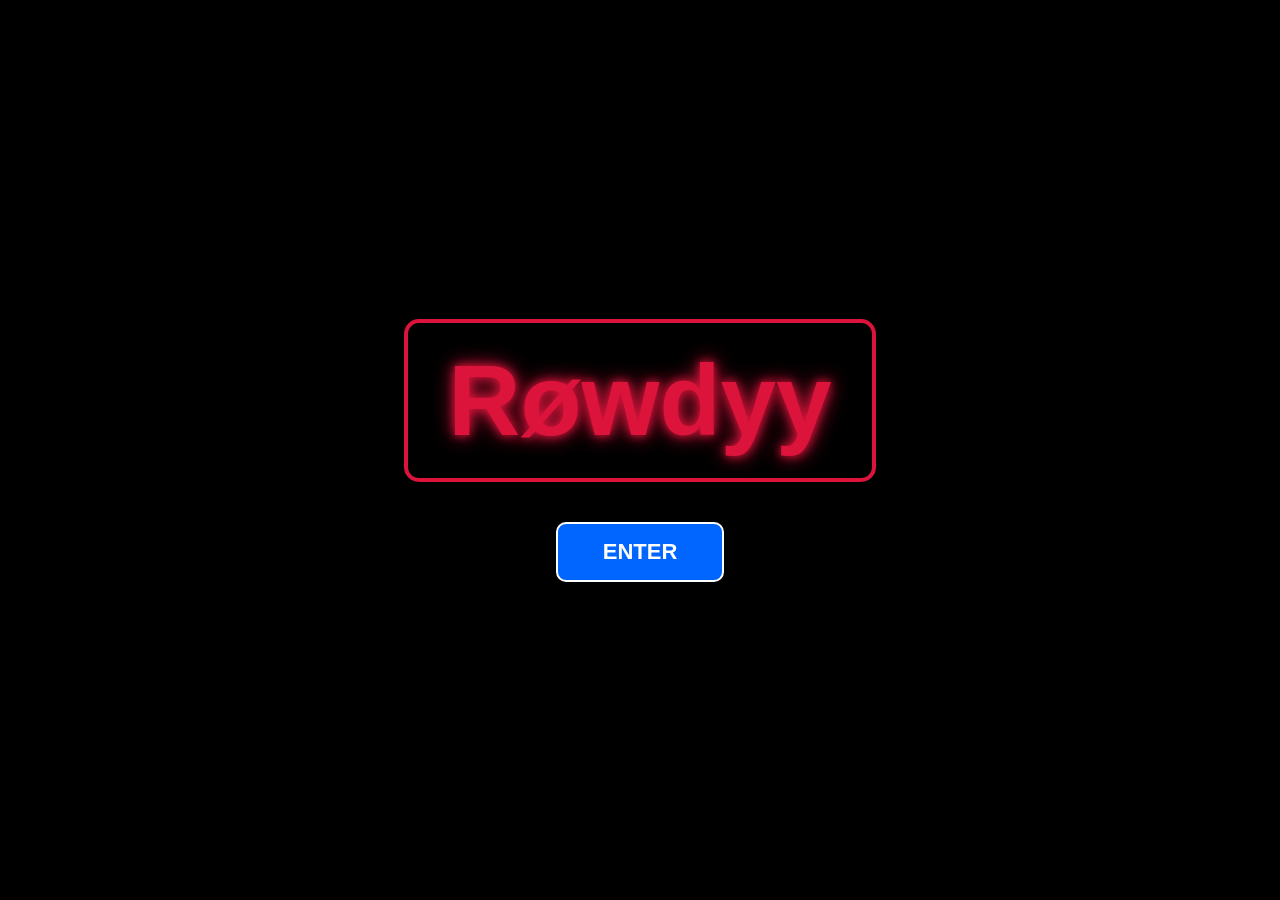
==== index.html @ dc028228 "Rename Index.html to index.html" ====
<!DOCTYPE html>
<html lang="en">

<head>
    <meta charset="UTF-8">

    <meta name="viewport" content="width=device-width, initial-scale=1.0">

    <title>Røwdyy</title>

    <link rel="stylesheet" href="webpage.css">
</head>


<body class="home-page">

    <div class="container">

        <h1>Røwdyy</h1>

        <a href="website2.html" class="enter-btn">
            ENTER
        </a>

    </div>

</body>

</html>
---- webpage.css ----
* {
    margin: 0;
    padding: 0;
    box-sizing: border-box;
}


/* First Page */

.home-page {
    background-color: black;

    height: 100vh;

    display: flex;

    justify-content: center;

    align-items: center;

    font-family: Arial, sans-serif;
}


.container {
    text-align: center;
}


h1 {
    color: crimson;

    font-size: 100px;

    font-weight: bold;

    border: 4px solid crimson;

    padding: 20px 40px;

    border-radius: 15px;

    text-shadow:
        0 0 10px crimson,
        0 0 20px crimson;

    margin-bottom: 40px;
}


/* ENTER Button */

.enter-btn {
    display: inline-block;

    background-color: #0066ff;

    color: white;

    text-decoration: none;

    padding: 15px 45px;

    font-size: 22px;

    font-weight: bold;

    border-radius: 10px;

    border: 2px solid white;

    transition: 0.3s;
}


.enter-btn:hover {
    background-color: white;

    color: #0066ff;

    transform: scale(1.1);

    box-shadow: 0 0 20px #0066ff;
}


/* Second Page */

.second-page {
    background-color: #050505;

    min-height: 100vh;

    display: flex;

    justify-content: center;

    align-items: center;

    font-family: Arial, sans-serif;

    padding: 20px;
}


.quote-box {
    width: 80%;

    max-width: 800px;

    text-align: center;

    border: 2px solid #00ff88;

    padding: 40px;

    border-radius: 15px;

    box-shadow: 0 0 20px #00ff88;
}


.quote-box h2 {
    color: #00ff88;

    font-size: 35px;

    margin-bottom: 25px;
}


.quote-box p {
    color: white;

    font-size: 22px;

    line-height: 1.6;
}


/* Mobile ke liye */

@media (max-width: 600px) {

    h1 {
        font-size: 60px;

        padding: 15px 25px;
    }


    .quote-box h2 {
        font-size: 26px;
    }


    .quote-box p {
        font-size: 18px;
    }

}
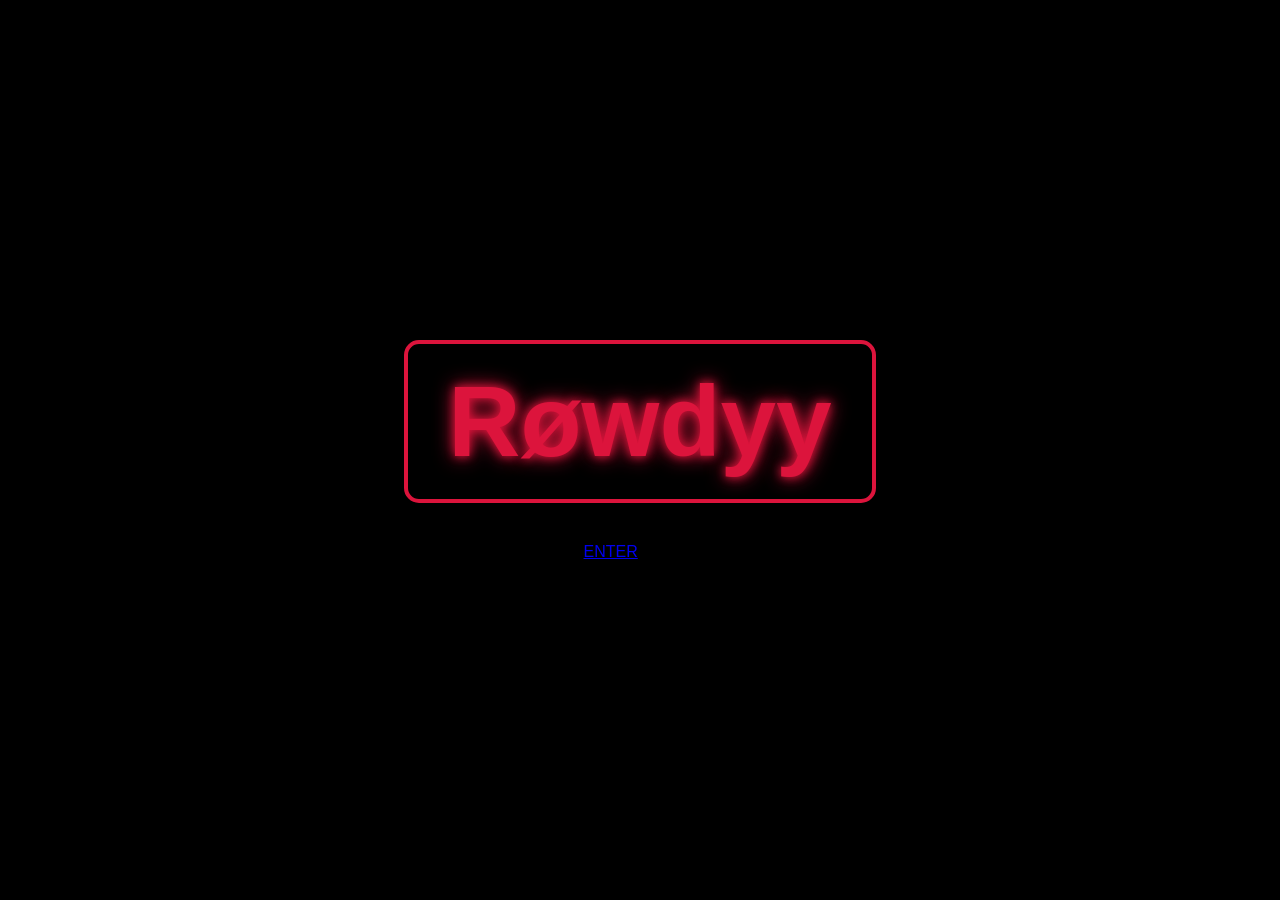
==== commit 728f76a1: "Update index.html" ====
--- a/index.html
+++ b/index.html
@@ -18,7 +18,7 @@
 
         <h1>Røwdyy</h1>
 
-        <a href="website2.html" class="enter-btn">
+        <a href="wesite2.html">ENTER</a>
             ENTER
         </a>
 
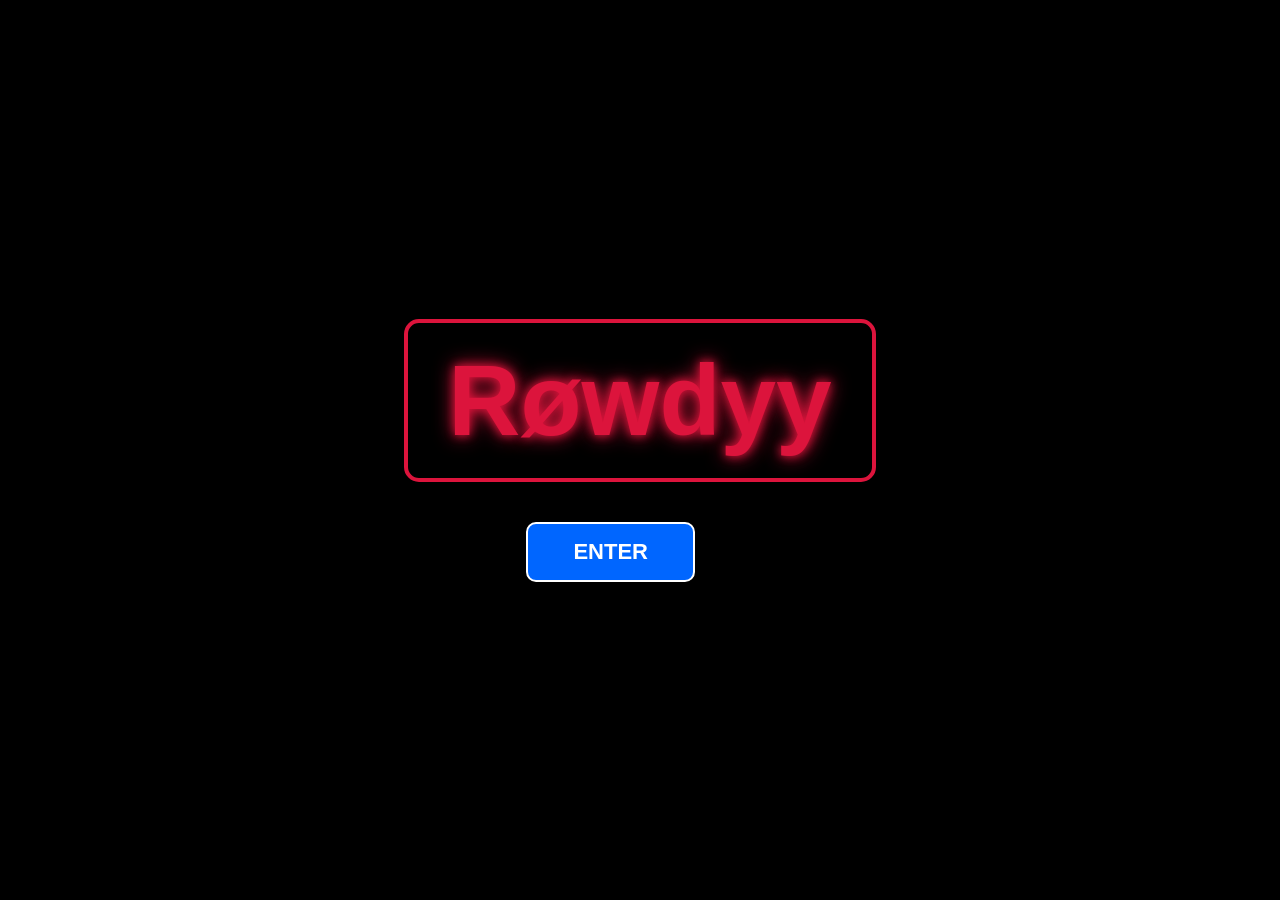
==== commit a6c89189: "Update index.html" ====
--- a/index.html
+++ b/index.html
@@ -18,7 +18,7 @@
 
         <h1>Røwdyy</h1>
 
-        <a href="wesite2.html">ENTER</a>
+        <a href="website2.html" class="enter-btn">ENTER</a>
             ENTER
         </a>
 
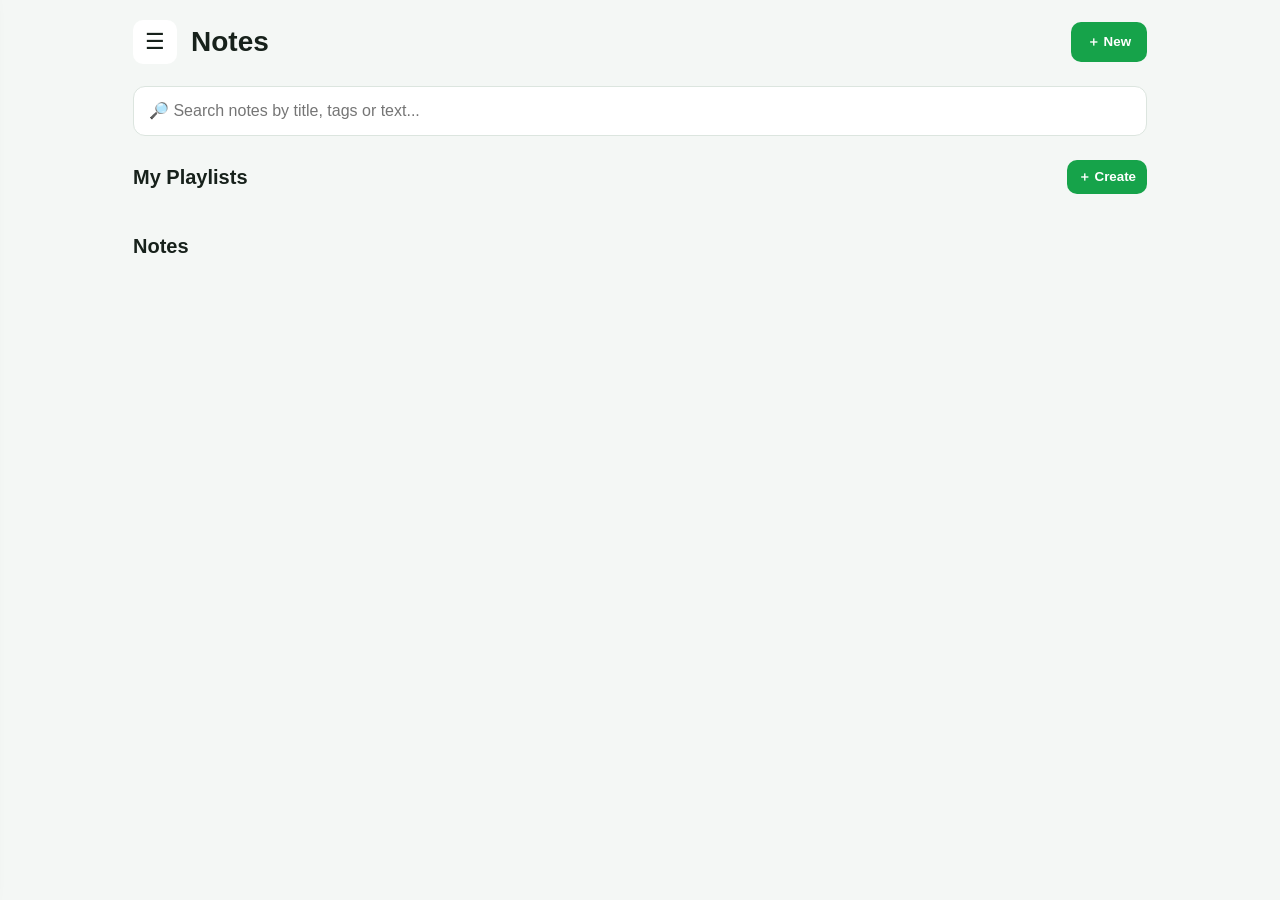
==== commit 9083418d: "Add files via upload" ====
--- a/index.html
+++ b/index.html
@@ -1,29 +1,116 @@
 <!DOCTYPE html>
 <html lang="en">
+<head>
+  <meta charset="UTF-8">
+  <meta name="viewport" content="width=device-width, initial-scale=1.0">
+  <title>My Notes</title>
+  <link rel="stylesheet" href="style.css">
+  <link rel="manifest" href="manifest.json">
+  <meta name="theme-color" content="#16a34a">
+  <link rel="icon" href="icon.svg" type="image/svg+xml">
+</head>
+<body data-theme="green">
+  <div class="app">
+    <aside class="sidebar" id="sidebar">
+      <div class="side-head">
+        <h2>My Notes</h2>
+        <button class="icon-btn" id="closeMenu">✕</button>
+      </div>
+      <button class="menu-item" id="newNoteBtn">➕ Create New Note</button>
+      <button class="menu-item" id="themeToggle">🌙 Dark / Bright</button>
+      <button class="menu-item" id="exportBtn">📤 Export Notes</button>
+      <hr>
+      <p class="side-label">Theme Color</p>
+      <div class="color-row">
+        <button class="color green" data-theme-choice="green"></button>
+        <button class="color blue" data-theme-choice="blue"></button>
+        <button class="color red" data-theme-choice="red"></button>
+        <button class="color yellow" data-theme-choice="yellow"></button>
+      </div>
+      <hr>
+      <p class="side-label">Playlists</p>
+      <button class="menu-item" id="createPlaylistBtn">＋ Create Playlist</button>
+      <div id="sidebarPlaylists"></div>
+    </aside>
 
-<head>
-    <meta charset="UTF-8">
+    <div class="overlay" id="overlay"></div>
 
-    <meta name="viewport" content="width=device-width, initial-scale=1.0">
+    <main>
+      <header>
+        <button class="icon-btn menu-btn" id="menuBtn">☰</button>
+        <h1>Notes</h1>
+        <button class="primary-btn" id="headerNewNote">＋ New</button>
+      </header>
 
-    <title>Røwdyy</title>
+      <section class="search-section">
+        <input id="searchInput" type="search" placeholder="🔎 Search notes by title, tags or text...">
+      </section>
 
-    <link rel="stylesheet" href="webpage.css">
-</head>
+      <section class="playlists-section">
+        <div class="section-title">
+          <h2>My Playlists</h2>
+          <button class="small-btn" id="createPlaylistBtn2">＋ Create</button>
+        </div>
+        <div id="playlists" class="playlist-list"></div>
+      </section>
 
+      <section class="notes-section">
+        <div class="section-title">
+          <h2>Notes</h2>
+          <span id="noteCount"></span>
+        </div>
+        <div id="notesList" class="notes-list"></div>
+      </section>
+    </main>
+  </div>
 
-<body class="home-page">
+  <div class="modal" id="noteModal">
+    <div class="modal-box note-editor">
+      <div class="modal-top">
+        <h2 id="editorHeading">Create Note</h2>
+        <button class="icon-btn closeModal">✕</button>
+      </div>
+      <div class="editor-actions">
+        <button id="favoriteBtn">☆ Favorite</button>
+        <button id="pinBtn">📌 Pin</button>
+        <div class="dropdown">
+          <button id="playlistMenuBtn">＋ Add to Playlist ▾</button>
+          <div id="playlistDropdown" class="dropdown-content"></div>
+        </div>
+      </div>
+      <input id="noteTitle" class="editor-title" placeholder="Note title...">
+      <input id="noteTags" class="editor-tags" placeholder="Tags (example: study, important)">
+      <textarea id="noteContent" placeholder="Write your note here..."></textarea>
+      <div class="editor-bottom">
+        <span id="saveStatus"></span>
+        <button class="primary-btn" id="saveNoteBtn">Save Note</button>
+      </div>
+    </div>
+  </div>
 
-    <div class="container">
+  <div class="modal" id="playlistModal">
+    <div class="modal-box small-modal">
+      <div class="modal-top">
+        <h2>Create Playlist</h2>
+        <button class="icon-btn closePlaylistModal">✕</button>
+      </div>
+      <input id="playlistName" placeholder="Playlist name...">
+      <div id="playlistNoteSelector" class="note-selector"></div>
+      <button class="primary-btn full" id="savePlaylistBtn">Create Playlist</button>
+    </div>
+  </div>
 
-        <h1>Røwdyy</h1>
+  <div class="modal" id="playlistViewModal">
+    <div class="modal-box">
+      <div class="modal-top">
+        <h2 id="playlistViewTitle"></h2>
+        <button class="icon-btn closePlaylistView">✕</button>
+      </div>
+      <div id="playlistViewNotes" class="notes-list"></div>
+    </div>
+  </div>
 
-        <a href="website2.html" class="enter-btn">ENTER</a>
-            ENTER
-        </a>
-
-    </div>
-
+  <script src="script.js"></script>
+  <script>if ("serviceWorker" in navigator) window.addEventListener("load",()=>navigator.serviceWorker.register("./service-worker.js"));</script>
 </body>
-
-</html>
+</html>
--- a/style.css
+++ b/style.css
@@ -0,0 +1,4 @@
+*{box-sizing:border-box} :root{--accent:#16a34a;--accent2:#0f7a36;--bg:#f4f7f5;--card:#fff;--text:#17211b;--muted:#66756c;--border:#dce5df}
+body[data-theme="blue"]{--accent:#2563eb;--accent2:#1d4ed8}body[data-theme="red"]{--accent:#dc2626;--accent2:#b91c1c}body[data-theme="yellow"]{--accent:#ca8a04;--accent2:#a16207}body.dark{--bg:#111714;--card:#1c2420;--text:#edf7f0;--muted:#9eada4;--border:#344139}
+body{margin:0;font-family:Arial,sans-serif;background:var(--bg);color:var(--text);transition:.25s}.app{min-height:100vh}main{max-width:1050px;margin:auto;padding:20px 18px 60px}header{display:flex;align-items:center;gap:14px}header h1{flex:1;margin:0;font-size:28px}.icon-btn{border:0;background:var(--card);color:var(--text);font-size:22px;border-radius:10px;padding:9px 12px;cursor:pointer}.primary-btn,.small-btn{background:var(--accent);border:0;color:white;border-radius:10px;padding:11px 16px;font-weight:bold;cursor:pointer}.small-btn{padding:8px 11px}.search-section{margin:22px 0}.search-section input,.editor-title,.editor-tags,#playlistName{width:100%;padding:15px;border:1px solid var(--border);border-radius:12px;background:var(--card);color:var(--text);font-size:16px}.section-title{display:flex;align-items:center;justify-content:space-between;margin:24px 0 12px}.section-title h2{margin:0;font-size:20px}.playlist-list{display:flex;gap:12px;overflow:auto;padding-bottom:5px}.playlist-card{min-width:170px;background:var(--card);border:1px solid var(--border);padding:15px;border-radius:14px;cursor:pointer}.playlist-card h3{margin:0 0 8px;font-size:16px}.playlist-card p{margin:0;color:var(--muted);font-size:13px}.notes-list{display:grid;grid-template-columns:repeat(auto-fill,minmax(230px,1fr));gap:14px}.note-card{position:relative;background:var(--card);border:1px solid var(--border);padding:17px;border-radius:15px;cursor:pointer;min-height:145px}.note-card.pinned{border:2px solid var(--accent)}.note-card h3{margin:0 35px 8px 0}.note-card p{color:var(--muted);line-height:1.4;margin:8px 0}.note-meta{font-size:12px;color:var(--accent);font-weight:bold}.badge{position:absolute;right:12px;top:12px}.sidebar{position:fixed;z-index:20;left:-320px;top:0;width:300px;height:100vh;background:var(--card);padding:18px;box-shadow:3px 0 20px #0003;transition:.25s;overflow:auto}.sidebar.open{left:0}.side-head{display:flex;justify-content:space-between;align-items:center}.menu-item{width:100%;text-align:left;border:0;background:transparent;color:var(--text);padding:14px 10px;font-size:16px;cursor:pointer;border-radius:9px}.menu-item:hover{background:var(--bg)}hr{border:0;border-top:1px solid var(--border);margin:14px 0}.side-label{color:var(--muted);font-size:13px}.color-row{display:flex;gap:12px}.color{width:30px;height:30px;border-radius:50%;border:2px solid white;cursor:pointer}.green{background:#16a34a}.blue{background:#2563eb}.red{background:#dc2626}.yellow{background:#eab308}.overlay{display:none;position:fixed;inset:0;background:#0007;z-index:15}.overlay.show{display:block}.modal{display:none;position:fixed;z-index:30;inset:0;background:#0008;padding:20px;align-items:center;justify-content:center}.modal.show{display:flex}.modal-box{background:var(--card);color:var(--text);width:min(700px,100%);max-height:90vh;overflow:auto;border-radius:18px;padding:20px}.small-modal{width:min(520px,100%)}.modal-top{display:flex;align-items:center;justify-content:space-between}.modal-top h2{margin:0}.editor-actions{display:flex;gap:8px;flex-wrap:wrap;margin:16px 0}.editor-actions button{background:var(--bg);color:var(--text);border:1px solid var(--border);padding:10px;border-radius:9px;cursor:pointer}.dropdown{position:relative}.dropdown-content{display:none;position:absolute;right:0;top:43px;width:220px;background:var(--card);border:1px solid var(--border);border-radius:10px;padding:7px;z-index:3;box-shadow:0 5px 20px #0003}.dropdown-content.show{display:block}.dropdown-content label{display:block;padding:7px;font-size:14px}.editor-title{font-size:23px;font-weight:bold;margin-bottom:10px}.editor-tags{margin-bottom:10px}textarea{width:100%;min-height:260px;resize:vertical;padding:15px;background:var(--card);color:var(--text);border:1px solid var(--border);border-radius:12px;font:inherit}.editor-bottom{display:flex;align-items:center;justify-content:space-between;margin-top:12px}.note-selector{max-height:260px;overflow:auto;margin:15px 0}.selector-item{padding:10px;border-bottom:1px solid var(--border)}.full{width:100%}.empty{color:var(--muted);padding:25px;text-align:center;background:var(--card);border-radius:12px}
+@media(max-width:600px){main{padding:16px 12px}.notes-list{grid-template-columns:1fr}.editor-actions{gap:6px}.editor-actions button{font-size:12px}}
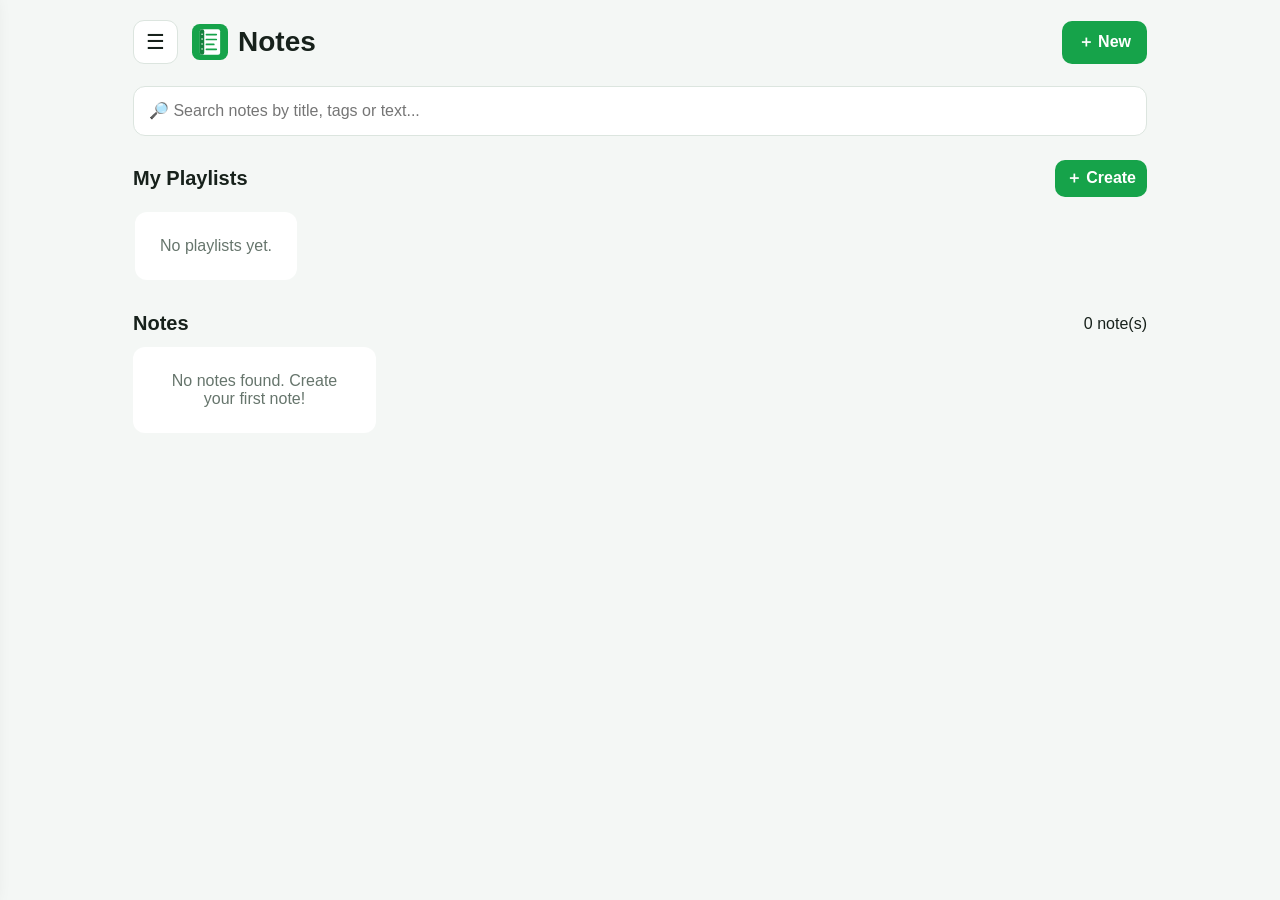
==== commit 6b75b6d2: "Add files via upload" ====
--- a/index.html
+++ b/index.html
@@ -9,67 +9,53 @@
   <meta name="theme-color" content="#16a34a">
   <link rel="icon" href="icon.svg" type="image/svg+xml">
 </head>
-<body data-theme="green">
-  <div class="app">
-    <aside class="sidebar" id="sidebar">
-      <div class="side-head">
-        <h2>My Notes</h2>
-        <button class="icon-btn" id="closeMenu">✕</button>
-      </div>
-      <button class="menu-item" id="newNoteBtn">➕ Create New Note</button>
-      <button class="menu-item" id="themeToggle">🌙 Dark / Bright</button>
-      <button class="menu-item" id="exportBtn">📤 Export Notes</button>
-      <hr>
-      <p class="side-label">Theme Color</p>
-      <div class="color-row">
-        <button class="color green" data-theme-choice="green"></button>
-        <button class="color blue" data-theme-choice="blue"></button>
-        <button class="color red" data-theme-choice="red"></button>
-        <button class="color yellow" data-theme-choice="yellow"></button>
-      </div>
-      <hr>
-      <p class="side-label">Playlists</p>
-      <button class="menu-item" id="createPlaylistBtn">＋ Create Playlist</button>
-      <div id="sidebarPlaylists"></div>
-    </aside>
+<body>
+  <aside class="sidebar" id="sidebar">
+    <div class="side-head"><h2>📝 My Notes</h2><button class="icon-btn" id="closeMenu">✕</button></div>
+    <button class="menu-item" id="newNoteBtn">➕ Create New Note</button>
+    <button class="menu-item" id="themeToggle">🌙 Dark / Bright</button>
+    <button class="menu-item" id="exportBtn">📤 Export Notes</button>
+    <hr>
+    <p class="side-label">Theme Color</p>
+    <div class="color-row">
+      <button class="color green" data-theme-choice="green" aria-label="Green"></button>
+      <button class="color blue" data-theme-choice="blue" aria-label="Blue"></button>
+      <button class="color red" data-theme-choice="red" aria-label="Red"></button>
+      <button class="color yellow" data-theme-choice="yellow" aria-label="Yellow"></button>
+    </div>
+    <hr>
+    <p class="side-label">Playlists</p>
+    <button class="menu-item" id="createPlaylistBtn">＋ Create Playlist</button>
+    <div id="sidebarPlaylists"></div>
+  </aside>
 
-    <div class="overlay" id="overlay"></div>
+  <div class="overlay" id="overlay"></div>
 
-    <main>
-      <header>
-        <button class="icon-btn menu-btn" id="menuBtn">☰</button>
-        <h1>Notes</h1>
-        <button class="primary-btn" id="headerNewNote">＋ New</button>
-      </header>
+  <main>
+    <header>
+      <button class="icon-btn" id="menuBtn">☰</button>
+      <div class="brand"><img src="icon.svg" alt=""><h1>Notes</h1></div>
+      <button class="primary-btn" id="headerNewNote">＋ New</button>
+    </header>
 
-      <section class="search-section">
-        <input id="searchInput" type="search" placeholder="🔎 Search notes by title, tags or text...">
-      </section>
+    <section class="search-section">
+      <input id="searchInput" type="search" placeholder="🔎 Search notes by title, tags or text...">
+    </section>
 
-      <section class="playlists-section">
-        <div class="section-title">
-          <h2>My Playlists</h2>
-          <button class="small-btn" id="createPlaylistBtn2">＋ Create</button>
-        </div>
-        <div id="playlists" class="playlist-list"></div>
-      </section>
+    <section>
+      <div class="section-title"><h2>My Playlists</h2><button class="small-btn" id="createPlaylistBtn2">＋ Create</button></div>
+      <div id="playlists" class="playlist-list"></div>
+    </section>
 
-      <section class="notes-section">
-        <div class="section-title">
-          <h2>Notes</h2>
-          <span id="noteCount"></span>
-        </div>
-        <div id="notesList" class="notes-list"></div>
-      </section>
-    </main>
-  </div>
+    <section>
+      <div class="section-title"><h2>Notes</h2><span id="noteCount"></span></div>
+      <div id="notesList" class="notes-list"></div>
+    </section>
+  </main>
 
-  <div class="modal" id="noteModal">
+  <div class="modal" id="noteModal" role="dialog">
     <div class="modal-box note-editor">
-      <div class="modal-top">
-        <h2 id="editorHeading">Create Note</h2>
-        <button class="icon-btn closeModal">✕</button>
-      </div>
+      <div class="modal-top"><h2 id="editorHeading">Create Note</h2><button class="icon-btn" data-close="noteModal">✕</button></div>
       <div class="editor-actions">
         <button id="favoriteBtn">☆ Favorite</button>
         <button id="pinBtn">📌 Pin</button>
@@ -83,34 +69,34 @@
       <textarea id="noteContent" placeholder="Write your note here..."></textarea>
       <div class="editor-bottom">
         <span id="saveStatus"></span>
-        <button class="primary-btn" id="saveNoteBtn">Save Note</button>
+        <div class="button-row">
+          <button class="secondary-btn" data-close="noteModal">Cancel</button>
+          <button class="primary-btn" id="saveNoteBtn">Save Note</button>
+        </div>
       </div>
     </div>
   </div>
 
-  <div class="modal" id="playlistModal">
+  <div class="modal" id="playlistModal" role="dialog">
     <div class="modal-box small-modal">
-      <div class="modal-top">
-        <h2>Create Playlist</h2>
-        <button class="icon-btn closePlaylistModal">✕</button>
-      </div>
+      <div class="modal-top"><h2>Create Playlist</h2><button class="icon-btn" data-close="playlistModal">✕</button></div>
       <input id="playlistName" placeholder="Playlist name...">
       <div id="playlistNoteSelector" class="note-selector"></div>
-      <button class="primary-btn full" id="savePlaylistBtn">Create Playlist</button>
+      <div class="button-row">
+        <button class="secondary-btn" data-close="playlistModal">Cancel</button>
+        <button class="primary-btn full" id="savePlaylistBtn">Create Playlist</button>
+      </div>
     </div>
   </div>
 
-  <div class="modal" id="playlistViewModal">
+  <div class="modal" id="playlistViewModal" role="dialog">
     <div class="modal-box">
-      <div class="modal-top">
-        <h2 id="playlistViewTitle"></h2>
-        <button class="icon-btn closePlaylistView">✕</button>
-      </div>
+      <div class="modal-top"><h2 id="playlistViewTitle"></h2><button class="icon-btn" data-close="playlistViewModal">✕</button></div>
       <div id="playlistViewNotes" class="notes-list"></div>
+      <div class="button-row end"><button class="secondary-btn" data-close="playlistViewModal">Close</button></div>
     </div>
   </div>
 
   <script src="script.js"></script>
-  <script>if ("serviceWorker" in navigator) window.addEventListener("load",()=>navigator.serviceWorker.register("./service-worker.js"));</script>
 </body>
 </html>
--- a/style.css
+++ b/style.css
@@ -1,4 +1,21 @@
-*{box-sizing:border-box} :root{--accent:#16a34a;--accent2:#0f7a36;--bg:#f4f7f5;--card:#fff;--text:#17211b;--muted:#66756c;--border:#dce5df}
-body[data-theme="blue"]{--accent:#2563eb;--accent2:#1d4ed8}body[data-theme="red"]{--accent:#dc2626;--accent2:#b91c1c}body[data-theme="yellow"]{--accent:#ca8a04;--accent2:#a16207}body.dark{--bg:#111714;--card:#1c2420;--text:#edf7f0;--muted:#9eada4;--border:#344139}
-body{margin:0;font-family:Arial,sans-serif;background:var(--bg);color:var(--text);transition:.25s}.app{min-height:100vh}main{max-width:1050px;margin:auto;padding:20px 18px 60px}header{display:flex;align-items:center;gap:14px}header h1{flex:1;margin:0;font-size:28px}.icon-btn{border:0;background:var(--card);color:var(--text);font-size:22px;border-radius:10px;padding:9px 12px;cursor:pointer}.primary-btn,.small-btn{background:var(--accent);border:0;color:white;border-radius:10px;padding:11px 16px;font-weight:bold;cursor:pointer}.small-btn{padding:8px 11px}.search-section{margin:22px 0}.search-section input,.editor-title,.editor-tags,#playlistName{width:100%;padding:15px;border:1px solid var(--border);border-radius:12px;background:var(--card);color:var(--text);font-size:16px}.section-title{display:flex;align-items:center;justify-content:space-between;margin:24px 0 12px}.section-title h2{margin:0;font-size:20px}.playlist-list{display:flex;gap:12px;overflow:auto;padding-bottom:5px}.playlist-card{min-width:170px;background:var(--card);border:1px solid var(--border);padding:15px;border-radius:14px;cursor:pointer}.playlist-card h3{margin:0 0 8px;font-size:16px}.playlist-card p{margin:0;color:var(--muted);font-size:13px}.notes-list{display:grid;grid-template-columns:repeat(auto-fill,minmax(230px,1fr));gap:14px}.note-card{position:relative;background:var(--card);border:1px solid var(--border);padding:17px;border-radius:15px;cursor:pointer;min-height:145px}.note-card.pinned{border:2px solid var(--accent)}.note-card h3{margin:0 35px 8px 0}.note-card p{color:var(--muted);line-height:1.4;margin:8px 0}.note-meta{font-size:12px;color:var(--accent);font-weight:bold}.badge{position:absolute;right:12px;top:12px}.sidebar{position:fixed;z-index:20;left:-320px;top:0;width:300px;height:100vh;background:var(--card);padding:18px;box-shadow:3px 0 20px #0003;transition:.25s;overflow:auto}.sidebar.open{left:0}.side-head{display:flex;justify-content:space-between;align-items:center}.menu-item{width:100%;text-align:left;border:0;background:transparent;color:var(--text);padding:14px 10px;font-size:16px;cursor:pointer;border-radius:9px}.menu-item:hover{background:var(--bg)}hr{border:0;border-top:1px solid var(--border);margin:14px 0}.side-label{color:var(--muted);font-size:13px}.color-row{display:flex;gap:12px}.color{width:30px;height:30px;border-radius:50%;border:2px solid white;cursor:pointer}.green{background:#16a34a}.blue{background:#2563eb}.red{background:#dc2626}.yellow{background:#eab308}.overlay{display:none;position:fixed;inset:0;background:#0007;z-index:15}.overlay.show{display:block}.modal{display:none;position:fixed;z-index:30;inset:0;background:#0008;padding:20px;align-items:center;justify-content:center}.modal.show{display:flex}.modal-box{background:var(--card);color:var(--text);width:min(700px,100%);max-height:90vh;overflow:auto;border-radius:18px;padding:20px}.small-modal{width:min(520px,100%)}.modal-top{display:flex;align-items:center;justify-content:space-between}.modal-top h2{margin:0}.editor-actions{display:flex;gap:8px;flex-wrap:wrap;margin:16px 0}.editor-actions button{background:var(--bg);color:var(--text);border:1px solid var(--border);padding:10px;border-radius:9px;cursor:pointer}.dropdown{position:relative}.dropdown-content{display:none;position:absolute;right:0;top:43px;width:220px;background:var(--card);border:1px solid var(--border);border-radius:10px;padding:7px;z-index:3;box-shadow:0 5px 20px #0003}.dropdown-content.show{display:block}.dropdown-content label{display:block;padding:7px;font-size:14px}.editor-title{font-size:23px;font-weight:bold;margin-bottom:10px}.editor-tags{margin-bottom:10px}textarea{width:100%;min-height:260px;resize:vertical;padding:15px;background:var(--card);color:var(--text);border:1px solid var(--border);border-radius:12px;font:inherit}.editor-bottom{display:flex;align-items:center;justify-content:space-between;margin-top:12px}.note-selector{max-height:260px;overflow:auto;margin:15px 0}.selector-item{padding:10px;border-bottom:1px solid var(--border)}.full{width:100%}.empty{color:var(--muted);padding:25px;text-align:center;background:var(--card);border-radius:12px}
-@media(max-width:600px){main{padding:16px 12px}.notes-list{grid-template-columns:1fr}.editor-actions{gap:6px}.editor-actions button{font-size:12px}}
+*{box-sizing:border-box}
+:root{--accent:#16a34a;--bg:#f4f7f5;--card:#fff;--text:#17211b;--muted:#66756c;--border:#dce5df;--shadow:0 10px 30px rgba(0,0,0,.12)}
+body[data-theme="blue"]{--accent:#2563eb}body[data-theme="red"]{--accent:#dc2626}body[data-theme="yellow"]{--accent:#ca8a04}
+body.dark{--bg:#111714;--card:#1c2420;--text:#edf7f0;--muted:#9eada4;--border:#344139}
+body{margin:0;font-family:Arial,sans-serif;background:var(--bg);color:var(--text);transition:background .25s ease,color .25s ease}
+button,input,textarea{font:inherit}button{touch-action:manipulation}
+main{max-width:1050px;margin:auto;padding:20px 18px 60px}
+header{display:flex;align-items:center;gap:14px}.brand{display:flex;align-items:center;gap:10px;flex:1}.brand img{width:36px;height:36px}.brand h1{margin:0;font-size:28px}
+.icon-btn{border:1px solid var(--border);background:var(--card);color:var(--text);font-size:21px;border-radius:11px;padding:9px 12px;cursor:pointer}
+.primary-btn,.small-btn{background:var(--accent);border:0;color:white;border-radius:10px;padding:11px 16px;font-weight:bold;cursor:pointer}.small-btn{padding:8px 11px}
+.secondary-btn{background:var(--card);color:var(--text);border:1px solid var(--border);border-radius:10px;padding:11px 16px;cursor:pointer}
+button:active,.note-card:active,.playlist-card:active{transform:scale(.97)}
+.search-section{margin:22px 0}.search-section input,.editor-title,.editor-tags,#playlistName{width:100%;padding:15px;border:1px solid var(--border);border-radius:12px;background:var(--card);color:var(--text);font-size:16px}
+.section-title{display:flex;align-items:center;justify-content:space-between;margin:24px 0 12px}.section-title h2{margin:0;font-size:20px}
+.playlist-list{display:flex;gap:12px;overflow:auto;padding:3px 2px 8px}.playlist-card{min-width:170px;background:var(--card);border:1px solid var(--border);padding:15px;border-radius:14px;cursor:pointer;transition:transform .2s ease,box-shadow .2s ease}.playlist-card:hover{transform:translateY(-2px);box-shadow:var(--shadow)}
+.playlist-card h3{margin:0 0 8px;font-size:16px}.playlist-card p{margin:0;color:var(--muted);font-size:13px}
+.notes-list{display:grid;grid-template-columns:repeat(auto-fill,minmax(230px,1fr));gap:14px}.note-card{position:relative;background:var(--card);border:1px solid var(--border);padding:17px;border-radius:15px;cursor:pointer;min-height:145px;transition:transform .2s ease,box-shadow .2s ease,border-color .2s ease}.note-card:hover{transform:translateY(-3px);box-shadow:var(--shadow)}.note-card.pinned{border:2px solid var(--accent)}.note-card h3{margin:0 35px 8px 0}.note-card p{color:var(--muted);line-height:1.4;margin:8px 0}.note-meta{font-size:12px;color:var(--accent);font-weight:bold}.badge{position:absolute;right:12px;top:12px}
+.sidebar{position:fixed;z-index:50;left:0;top:0;width:300px;height:100vh;background:var(--card);padding:18px;box-shadow:3px 0 20px #0003;overflow:auto;transform:translateX(-105%);transition:transform .28s cubic-bezier(.2,.8,.2,1)}.sidebar.open{transform:translateX(0)}.side-head{display:flex;justify-content:space-between;align-items:center}.menu-item{width:100%;text-align:left;border:0;background:transparent;color:var(--text);padding:14px 10px;font-size:16px;cursor:pointer;border-radius:9px}.menu-item:hover{background:var(--bg)}hr{border:0;border-top:1px solid var(--border);margin:14px 0}.side-label{color:var(--muted);font-size:13px}.color-row{display:flex;gap:12px}.color{width:32px;height:32px;border-radius:50%;border:2px solid white;cursor:pointer}.green{background:#16a34a}.blue{background:#2563eb}.red{background:#dc2626}.yellow{background:#eab308}
+.overlay{position:fixed;inset:0;background:#0007;z-index:40;opacity:0;pointer-events:none;transition:opacity .25s ease}.overlay.show{opacity:1;pointer-events:auto}
+.modal{position:fixed;z-index:100;inset:0;background:#0008;padding:20px;display:flex;align-items:center;justify-content:center;opacity:0;pointer-events:none;transition:opacity .22s ease}.modal.show{opacity:1;pointer-events:auto}.modal-box{background:var(--card);color:var(--text);width:min(700px,100%);max-height:90vh;overflow:auto;border-radius:18px;padding:20px;box-shadow:var(--shadow);transform:scale(.96) translateY(12px);transition:transform .24s cubic-bezier(.2,.8,.2,1)}.modal.show .modal-box{transform:scale(1) translateY(0)}.small-modal{width:min(520px,100%)}.modal-top{display:flex;align-items:center;justify-content:space-between}.modal-top h2{margin:0}.editor-actions{display:flex;gap:8px;flex-wrap:wrap;margin:16px 0}.editor-actions button{background:var(--bg);color:var(--text);border:1px solid var(--border);padding:10px;border-radius:9px;cursor:pointer}.dropdown{position:relative}.dropdown-content{position:absolute;right:0;top:43px;width:230px;background:var(--card);border:1px solid var(--border);border-radius:10px;padding:7px;z-index:3;box-shadow:var(--shadow);opacity:0;pointer-events:none;transform:translateY(-6px);transition:.18s}.dropdown-content.show{opacity:1;pointer-events:auto;transform:translateY(0)}.dropdown-content label{display:block;padding:7px;font-size:14px}.editor-title{font-size:23px;font-weight:bold;margin-bottom:10px}.editor-tags{margin-bottom:10px}textarea{width:100%;min-height:260px;resize:vertical;padding:15px;background:var(--card);color:var(--text);border:1px solid var(--border);border-radius:12px}.editor-bottom,.button-row{display:flex;align-items:center;justify-content:space-between;gap:10px;margin-top:12px}.editor-bottom .button-row{margin:0}.end{justify-content:flex-end}.note-selector{max-height:260px;overflow:auto;margin:15px 0}.selector-item{display:block;padding:10px;border-bottom:1px solid var(--border)}.full{flex:1}.empty{color:var(--muted);padding:25px;text-align:center;background:var(--card);border-radius:12px}
+@media(max-width:600px){main{padding:16px 12px}.notes-list{grid-template-columns:1fr}.editor-actions{gap:6px}.editor-actions button{font-size:12px}.editor-bottom{align-items:flex-end}}
